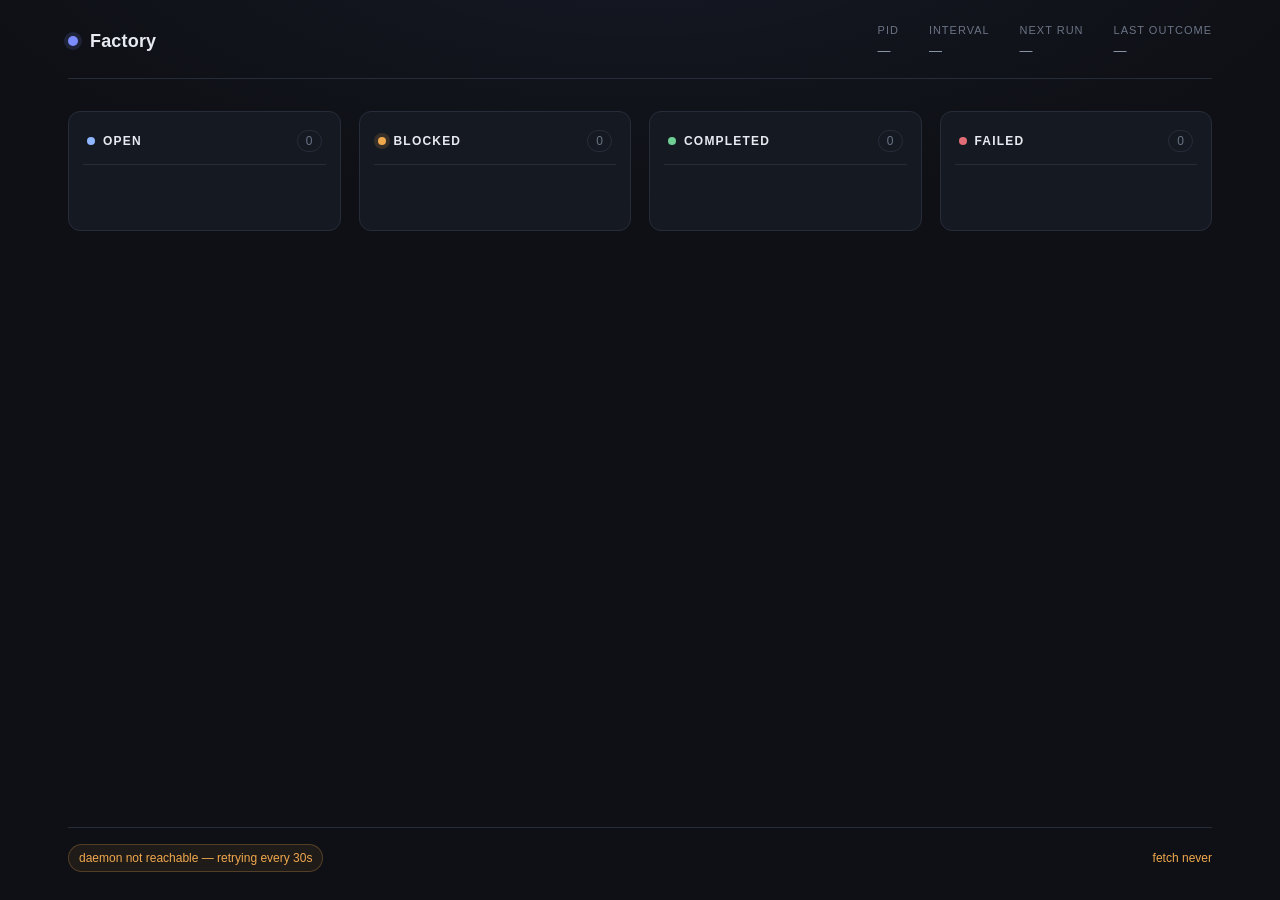
==== src/factory/web/index.html @ 7409268b "factory: Build the web frontend: minimal premium backlog view (#SELF-021)" ====
<!doctype html>
<html lang="en">
<head>
<meta charset="utf-8">
<meta name="viewport" content="width=device-width, initial-scale=1">
<title>Forgeo &middot; Backlog</title>
<link rel="stylesheet" href="style.css">
</head>
<body>
<div class="shell">

  <header class="topbar">
    <div class="brand">
      <span class="brand-dot" aria-hidden="true"></span>
      <span class="brand-name" id="factory-name">Factory</span>
    </div>
    <dl class="meta">
      <div class="meta-item">
        <dt>pid</dt>
        <dd id="meta-pid">&mdash;</dd>
      </div>
      <div class="meta-item">
        <dt>interval</dt>
        <dd id="meta-interval">&mdash;</dd>
      </div>
      <div class="meta-item">
        <dt>next run</dt>
        <dd id="meta-next">&mdash;</dd>
      </div>
      <div class="meta-item">
        <dt>last outcome</dt>
        <dd id="meta-outcome">&mdash;</dd>
      </div>
    </dl>
  </header>

  <main class="board" id="board" aria-live="polite">
    <div class="empty-state" id="empty-state" hidden>
      <p class="empty-title">No tasks</p>
      <p class="empty-sub">The backlog is empty. The factory will run a refactoring pass until a task lands.</p>
    </div>
  </main>

  <footer class="footerbar">
    <span class="notice" id="daemon-notice" hidden>daemon not reachable &mdash; retrying every 30s</span>
    <span class="fetch-time">fetch <time id="fetch-time">never</time></span>
  </footer>

</div>
<script src="app.js"></script>
</body>
</html>
---- src/factory/web/style.css ----
:root {
  --bg: #0e1015;
  --surface: #151922;
  --surface-hover: #1a1f2a;
  --border: #262c38;
  --border-strong: #333b4a;
  --text: #e7eaf1;
  --text-muted: #9aa4b5;
  --text-faint: #6b7485;
  --accent: #7c8cff;
  --accent-dim: rgba(124, 140, 255, 0.14);

  --open: #8fb7ff;
  --blocked: #f0a84d;
  --completed: #6fce93;
  --failed: #e06c75;

  --radius: 12px;
  --radius-sm: 8px;
}

* {
  box-sizing: border-box;
}

html,
body {
  margin: 0;
  padding: 0;
}

body {
  min-height: 100vh;
  background:
    radial-gradient(1200px 500px at 50% -10%, rgba(124, 140, 255, 0.07), transparent 60%),
    var(--bg);
  color: var(--text);
  font-family: -apple-system, BlinkMacSystemFont, "Segoe UI", Roboto, Helvetica,
    Arial, sans-serif;
  font-size: 15px;
  line-height: 1.5;
  -webkit-font-smoothing: antialiased;
  text-rendering: optimizeLegibility;
}

.shell {
  max-width: 1200px;
  margin: 0 auto;
  padding: 0 28px 28px;
  display: flex;
  flex-direction: column;
  min-height: 100vh;
}

/* ---------- Header ---------- */

.topbar {
  display: flex;
  align-items: center;
  justify-content: space-between;
  gap: 24px;
  flex-wrap: wrap;
  padding: 22px 0 18px;
  border-bottom: 1px solid var(--border);
}

.brand {
  display: flex;
  align-items: center;
  gap: 12px;
}

.brand-dot {
  width: 10px;
  height: 10px;
  border-radius: 50%;
  background: var(--accent);
  box-shadow: 0 0 0 4px var(--accent-dim);
}

.brand-name {
  font-size: 18px;
  font-weight: 600;
  letter-spacing: 0.01em;
}

.meta {
  display: flex;
  gap: 6px 30px;
  flex-wrap: wrap;
  margin: 0;
}

.meta-item {
  display: flex;
  flex-direction: column;
  gap: 2px;
}

.meta-item dt {
  font-size: 11px;
  text-transform: uppercase;
  letter-spacing: 0.09em;
  color: var(--text-faint);
}

.meta-item dd {
  margin: 0;
  font-size: 13px;
  font-variant-numeric: tabular-nums;
  color: var(--text-muted);
  white-space: nowrap;
}

/* ---------- Board ---------- */

.board {
  flex: 1;
  padding: 32px 0 40px;
  display: grid;
  grid-template-columns: repeat(4, minmax(0, 1fr));
  gap: 18px;
  align-items: start;
}

.status-col {
  background: var(--surface);
  border: 1px solid var(--border);
  border-radius: var(--radius);
  padding: 14px;
  min-height: 120px;
  transition: border-color 0.18s ease, background 0.18s ease;
}

.status-col:hover {
  border-color: var(--border-strong);
}

.status-col__head {
  display: flex;
  align-items: center;
  justify-content: space-between;
  padding: 4px 4px 12px;
  border-bottom: 1px solid var(--border);
  margin-bottom: 12px;
}

.status-col__label {
  display: flex;
  align-items: center;
  gap: 8px;
  font-size: 12px;
  font-weight: 600;
  letter-spacing: 0.1em;
  text-transform: uppercase;
}

.status-col__dot {
  width: 8px;
  height: 8px;
  border-radius: 50%;
}

.status-col__count {
  font-size: 12px;
  color: var(--text-faint);
  font-variant-numeric: tabular-nums;
  padding: 1px 8px;
  border-radius: 999px;
  border: 1px solid var(--border);
}

.status-col__empty {
  color: var(--text-faint);
  font-size: 13px;
  padding: 8px 4px;
  font-style: italic;
}

.status-col[data-status="OPEN"] .status-col__dot {
  background: var(--open);
}
.status-col[data-status="BLOCKED"] .status-col__dot {
  background: var(--blocked);
  box-shadow: 0 0 0 4px rgba(240, 168, 77, 0.15);
}
.status-col[data-status="COMPLETED"] .status-col__dot {
  background: var(--completed);
}
.status-col[data-status="FAILED"] .status-col__dot {
  background: var(--failed);
}

/* ---------- Cards ---------- */

.task {
  display: flex;
  flex-direction: column;
  gap: 8px;
  background: var(--surface);
  border: 1px solid var(--border);
  border-radius: var(--radius-sm);
  padding: 14px 14px 12px;
  margin-bottom: 10px;
  transition: transform 0.15s ease, border-color 0.18s ease, background 0.18s ease;
}

.task:hover {
  transform: translateY(-1px);
  background: var(--surface-hover);
  border-color: var(--border-strong);
}

.task__top {
  display: flex;
  align-items: baseline;
  justify-content: space-between;
  gap: 10px;
}

.task__id {
  font-size: 11px;
  font-weight: 600;
  letter-spacing: 0.06em;
  color: var(--text-faint);
  font-variant-numeric: tabular-nums;
}

.badge {
  font-size: 10px;
  font-weight: 600;
  letter-spacing: 0.08em;
  text-transform: uppercase;
  padding: 3px 8px;
  border-radius: 999px;
  white-space: nowrap;
}

.badge--OPEN {
  color: var(--open);
  background: rgba(143, 183, 255, 0.1);
}
.badge--BLOCKED {
  color: var(--blocked);
  background: rgba(240, 168, 77, 0.16);
  border: 1px solid rgba(240, 168, 77, 0.45);
}
.badge--COMPLETED {
  color: var(--completed);
  background: rgba(111, 206, 147, 0.1);
}
.badge--FAILED {
  color: var(--failed);
  background: rgba(224, 108, 117, 0.1);
}

.task__title {
  margin: 0;
  font-size: 14px;
  font-weight: 600;
  line-height: 1.4;
}

.task__desc {
  margin: 0;
  font-size: 13px;
  color: var(--text-muted);
  display: -webkit-box;
  -webkit-line-clamp: 3;
  -webkit-box-orient: vertical;
  overflow: hidden;
  word-break: break-word;
}

.task__times {
  display: flex;
  gap: 14px;
  margin-top: 2px;
  font-size: 11px;
  color: var(--text-faint);
  font-variant-numeric: tabular-nums;
}

.task__times time {
  white-space: nowrap;
}

/* ---------- Empty state ---------- */

.empty-state {
  grid-column: 1 / -1;
  text-align: center;
  padding: 90px 24px;
  border: 1px dashed var(--border-strong);
  border-radius: var(--radius);
}

.empty-title {
  margin: 0 0 6px;
  font-size: 16px;
  font-weight: 600;
}

.empty-sub {
  margin: 0;
  color: var(--text-muted);
  font-size: 13px;
}

/* ---------- Footer ---------- */

.footerbar {
  display: flex;
  align-items: center;
  justify-content: space-between;
  gap: 16px;
  padding-top: 16px;
  border-top: 1px solid var(--border);
  font-size: 12px;
  color: var(--text-faint);
}

.notice {
  color: var(--blocked);
  background: rgba(240, 168, 77, 0.08);
  border: 1px solid rgba(240, 168, 77, 0.25);
  padding: 4px 10px;
  border-radius: 999px;
}

.notice[hidden] {
  display: none;
}

.fetch-time {
  font-variant-numeric: tabular-nums;
}

.fetch-time[data-stale="true"] {
  color: var(--blocked);
}

/* ---------- Responsive ---------- */

@media (max-width: 960px) {
  .board {
    grid-template-columns: repeat(2, minmax(0, 1fr));
  }
}

@media (max-width: 560px) {
  .shell {
    padding: 0 16px 20px;
  }
  .board {
    grid-template-columns: 1fr;
  }
  .meta {
    gap: 6px 22px;
  }
}
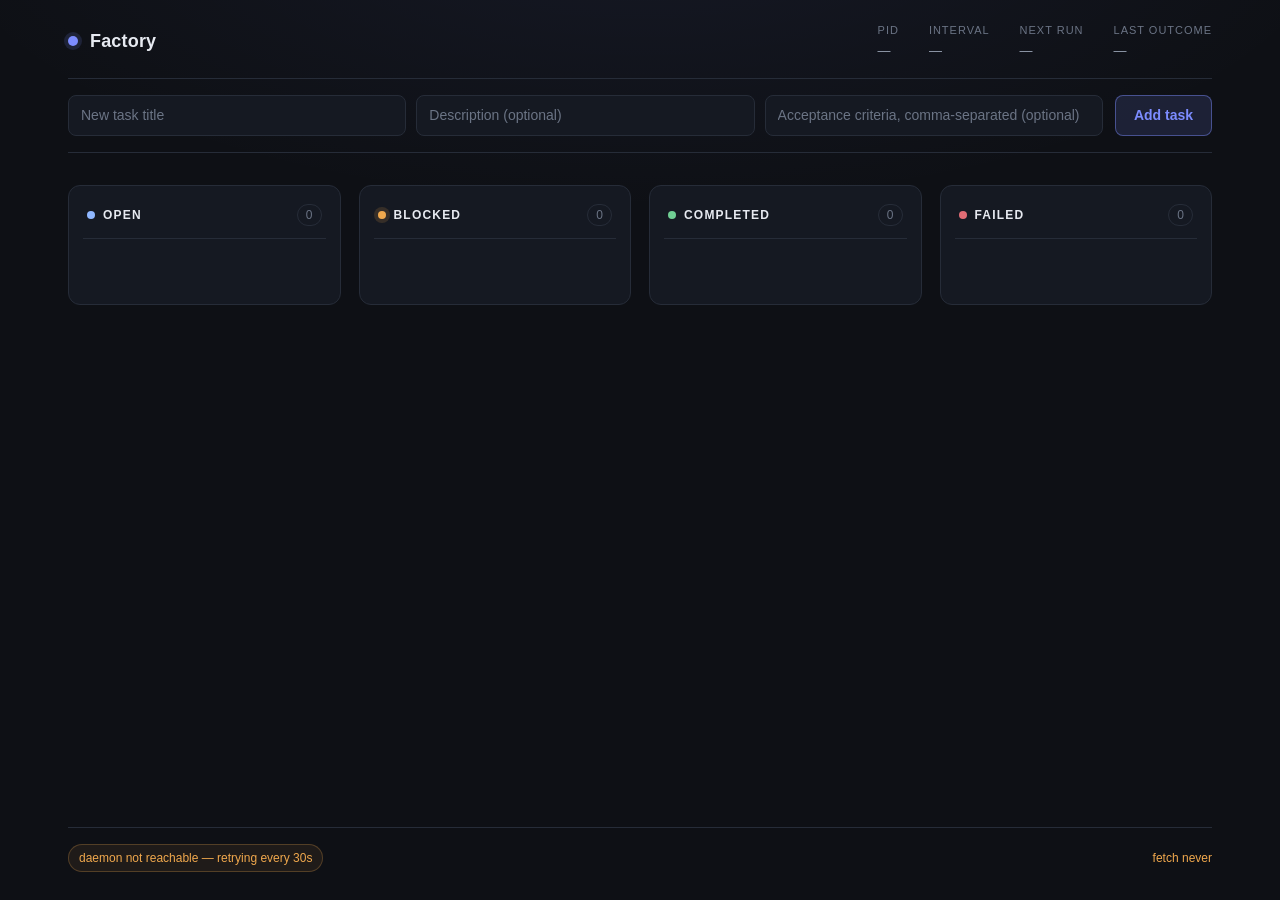
==== commit e2cafbbd: "factory: Let the web console create new backlog tasks (#SELF-027)" ====
--- a/src/factory/web/index.html
+++ b/src/factory/web/index.html
@@ -34,6 +34,16 @@
     </dl>
   </header>
 
+  <form class="new-task" id="new-task">
+    <div class="new-task__fields">
+      <input id="task-title" name="title" type="text" placeholder="New task title" autocomplete="off">
+      <input id="task-description" name="description" type="text" placeholder="Description (optional)" autocomplete="off">
+      <input id="task-acceptance" name="acceptance_criteria" type="text" placeholder="Acceptance criteria, comma-separated (optional)" autocomplete="off">
+    </div>
+    <button type="submit">Add task</button>
+    <p class="new-task__error" id="new-task-error" hidden></p>
+  </form>
+
   <main class="board" id="board" aria-live="polite">
     <div class="empty-state" id="empty-state" hidden>
       <p class="empty-title">No tasks</p>
--- a/src/factory/web/style.css
+++ b/src/factory/web/style.css
@@ -112,6 +112,77 @@
   white-space: nowrap;
 }
 
+/* ---------- New task form ---------- */
+
+.new-task {
+  display: flex;
+  flex-wrap: wrap;
+  align-items: center;
+  gap: 12px;
+  padding: 16px 0;
+  border-bottom: 1px solid var(--border);
+}
+
+.new-task__fields {
+  display: flex;
+  flex: 1 1 auto;
+  flex-wrap: wrap;
+  gap: 10px;
+  min-width: 0;
+}
+
+.new-task input[type="text"] {
+  flex: 1 1 220px;
+  min-width: 0;
+  background: var(--surface);
+  border: 1px solid var(--border);
+  border-radius: var(--radius-sm);
+  color: var(--text);
+  font: inherit;
+  font-size: 14px;
+  padding: 9px 12px;
+  outline: none;
+  transition: border-color 0.18s ease, background 0.18s ease;
+}
+
+.new-task input[type="text"]::placeholder {
+  color: var(--text-faint);
+}
+
+.new-task input[type="text"]:focus {
+  border-color: var(--accent);
+  background: var(--surface-hover);
+}
+
+.new-task button {
+  background: var(--accent-dim);
+  border: 1px solid rgba(124, 140, 255, 0.45);
+  border-radius: var(--radius-sm);
+  color: var(--accent);
+  font: inherit;
+  font-size: 14px;
+  font-weight: 600;
+  padding: 9px 18px;
+  cursor: pointer;
+  transition: background 0.18s ease, border-color 0.18s ease;
+}
+
+.new-task button:hover {
+  background: rgba(124, 140, 255, 0.24);
+  border-color: var(--accent);
+}
+
+.new-task__error {
+  flex-basis: 100%;
+  margin: 0;
+  font-size: 13px;
+  color: var(--failed);
+}
+
+.new-task__error[hidden] {
+  display: none;
+}
+
 /* ---------- Board ---------- */
 
 .board {
